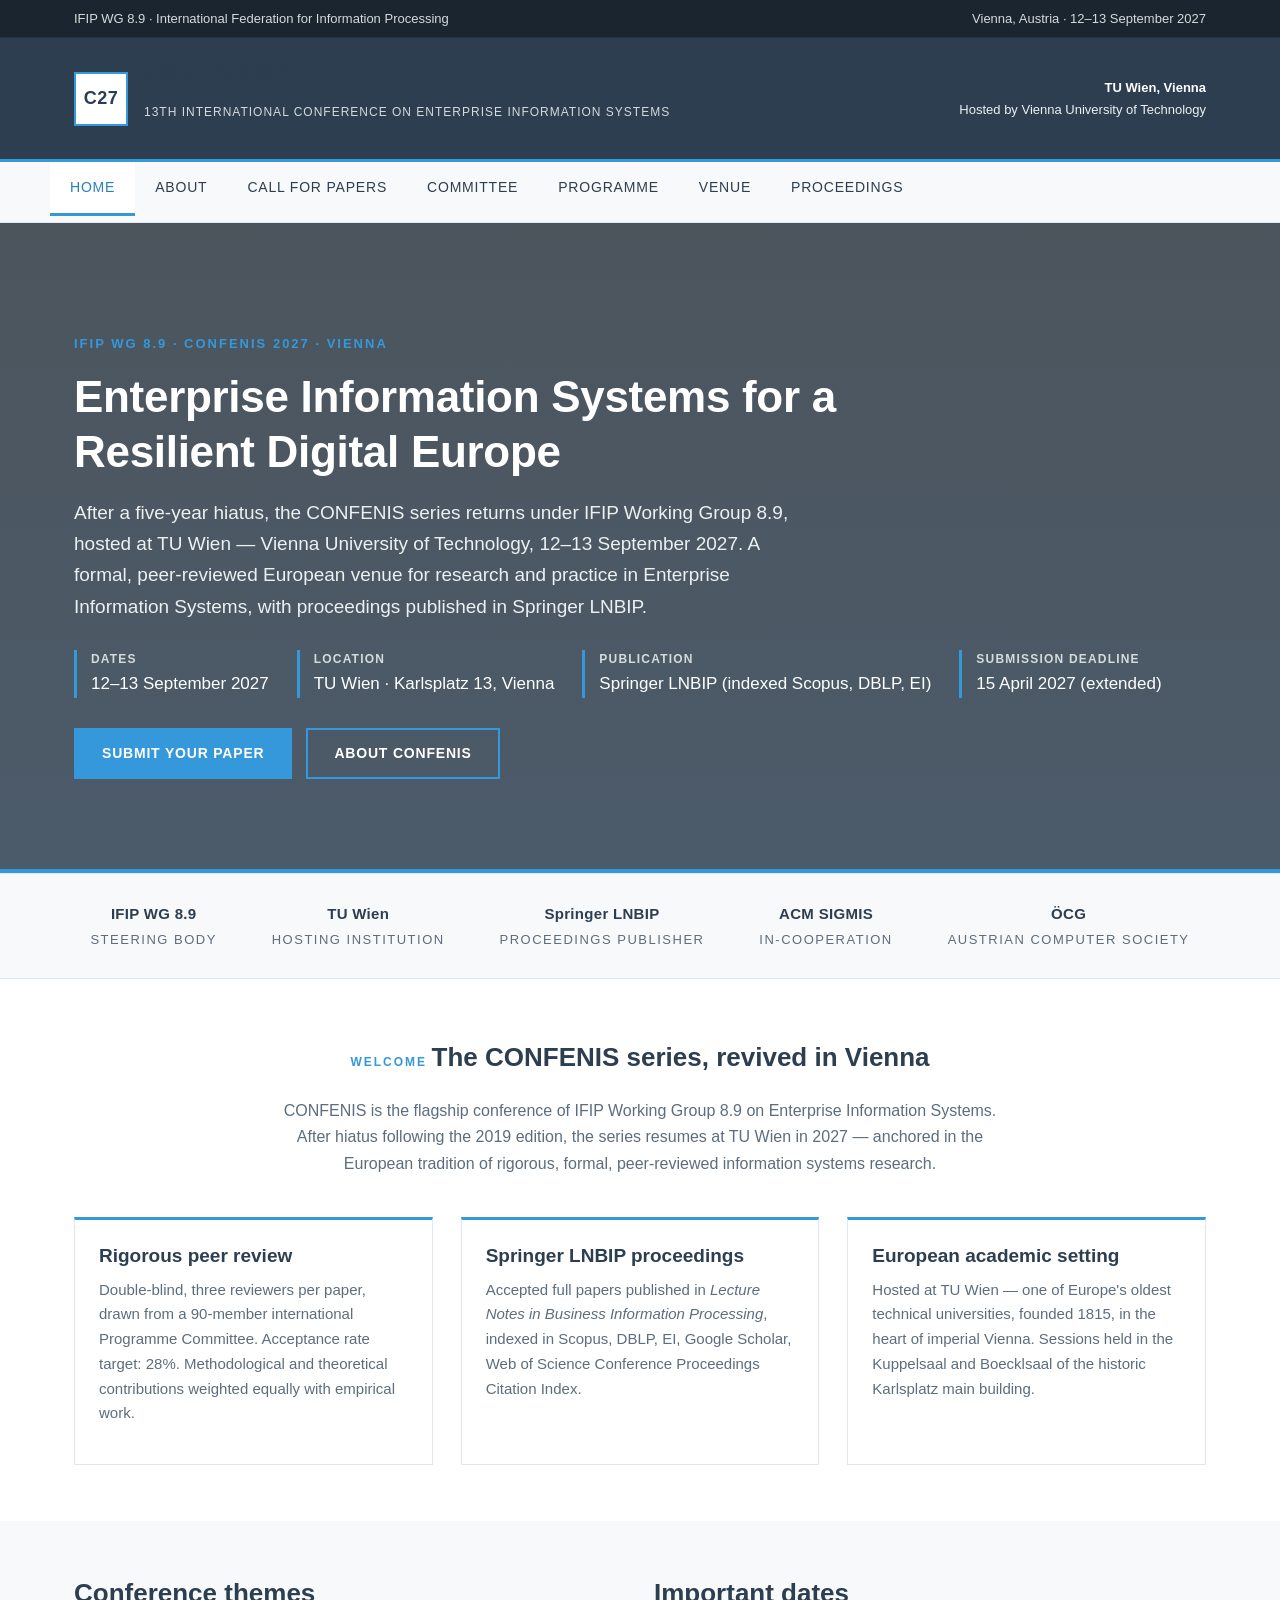
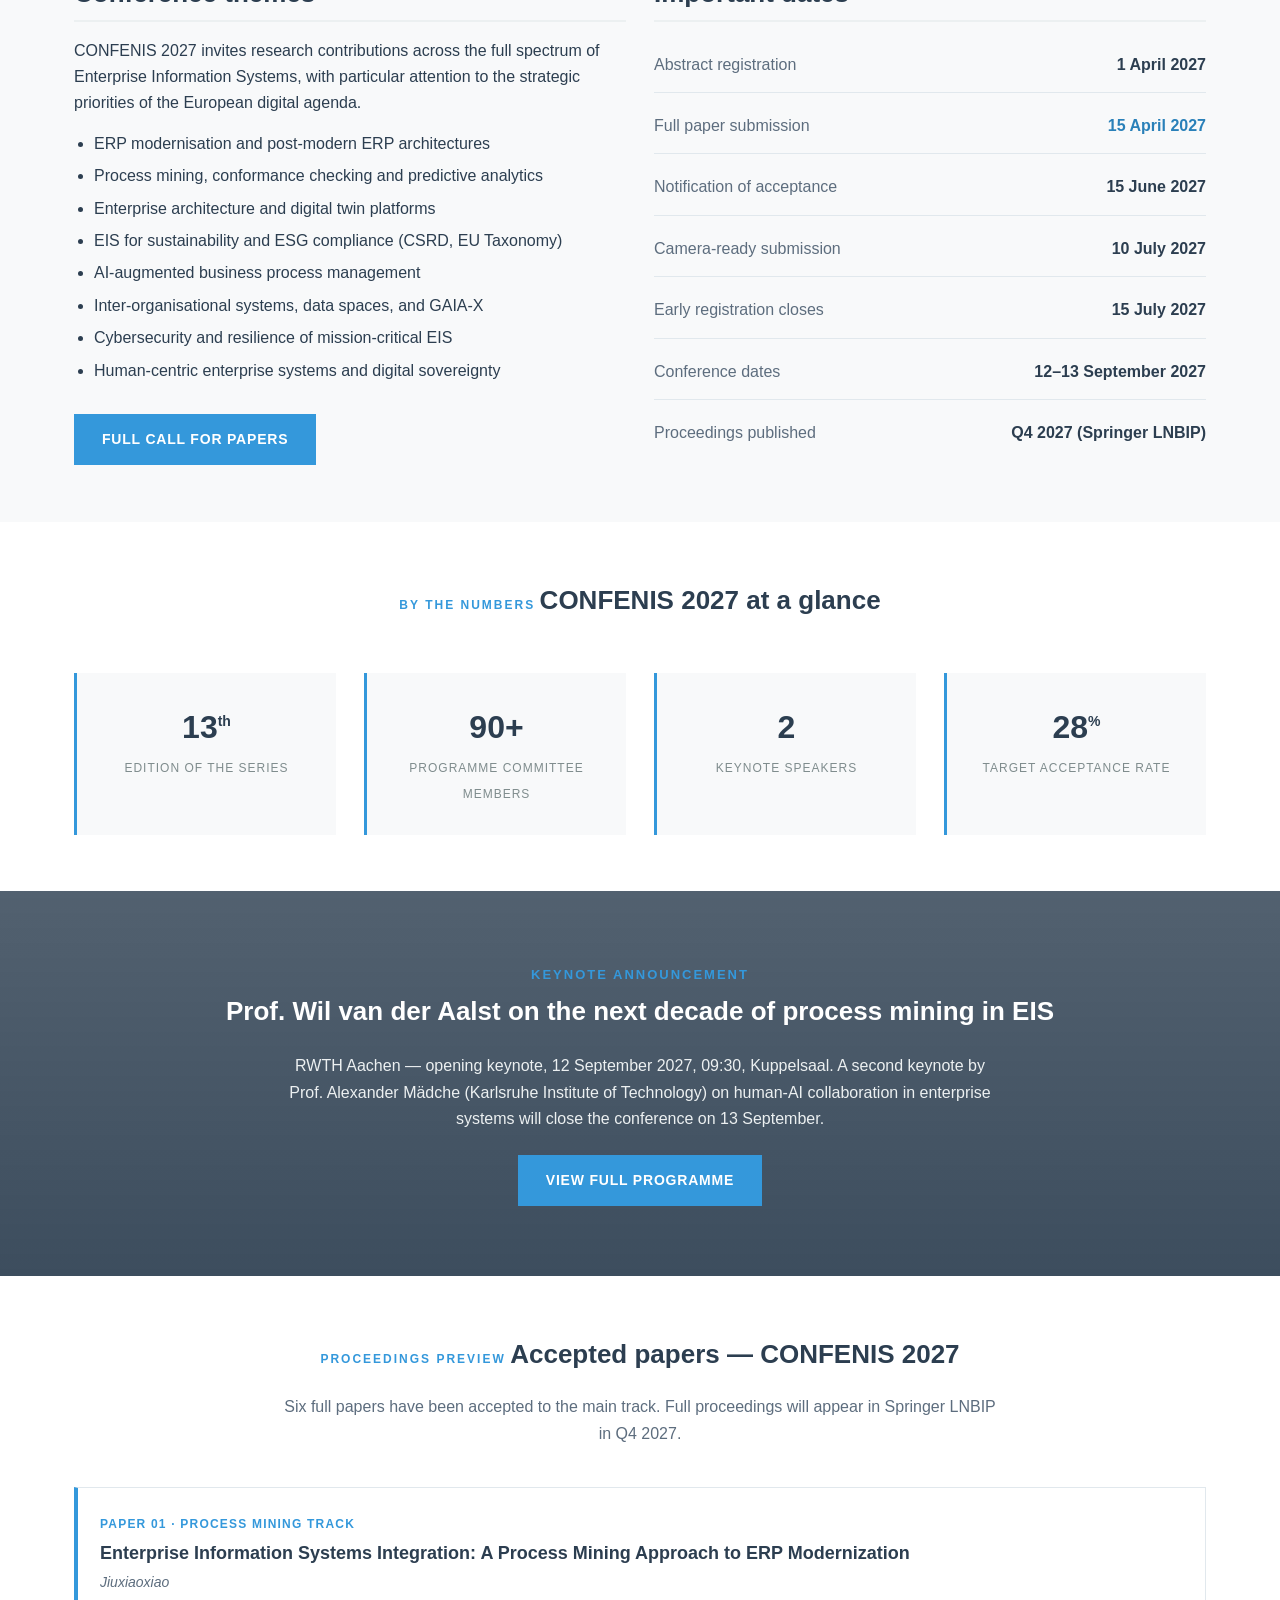
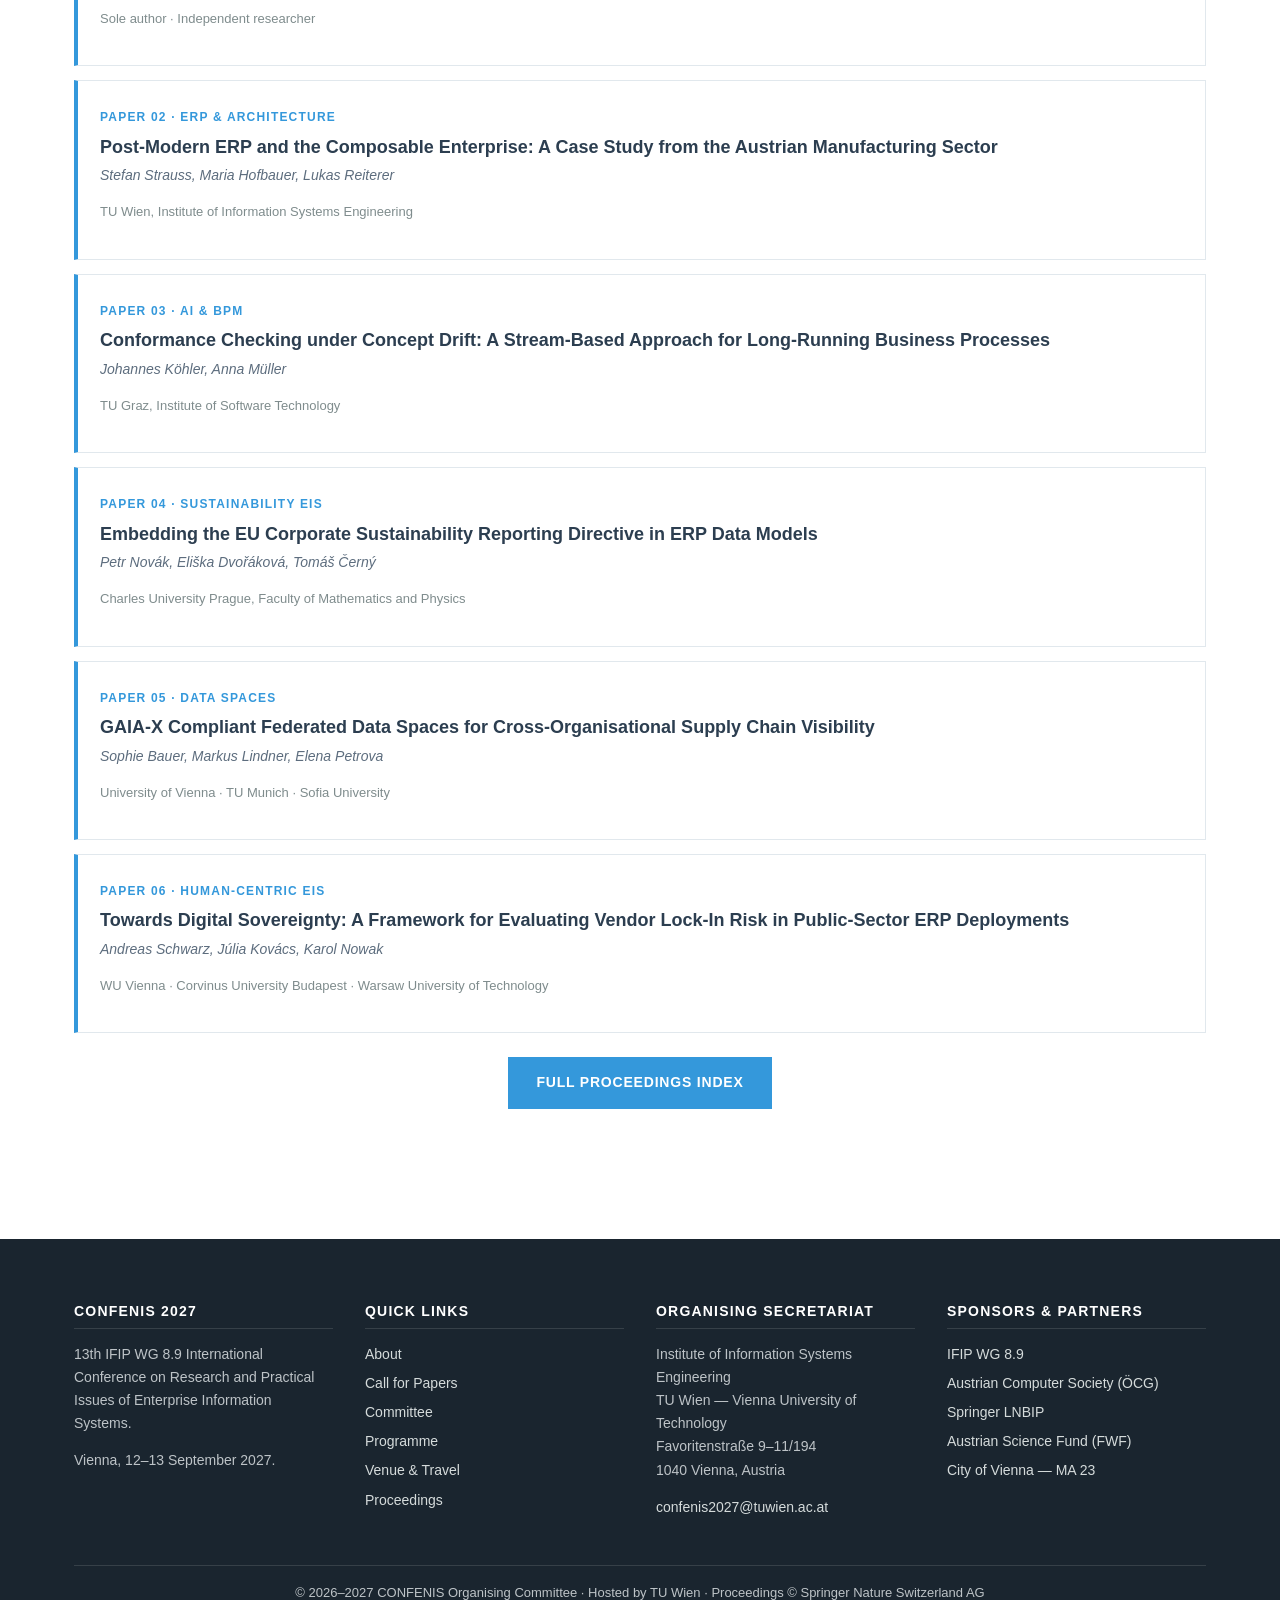
==== index.html @ e7b370b2 "Initial CONFENIS 2027 website" ====
<!DOCTYPE html>
<html lang="en">
<head>
<meta charset="UTF-8">
<meta name="viewport" content="width=device-width, initial-scale=1.0">
<title>CONFENIS 2027 — IFIP WG 8.9 Conference on Enterprise Information Systems</title>
<meta name="description" content="The 13th IFIP WG 8.9 International Conference on Research and Practical Issues of Enterprise Information Systems (CONFENIS 2027). 12–13 September 2027, Vienna University of Technology, Austria. Proceedings published in Springer LNBIP.">
<link rel="stylesheet" href="css/style.css">
</head>
<body>

<div class="topbar">
  <div class="wrap">
    <span>IFIP WG 8.9 · International Federation for Information Processing</span>
    <span>Vienna, Austria · 12–13 September 2027</span>
  </div>
</div>

<header class="site-header">
  <div class="wrap">
    <div class="brand">
      <div class="brand-mark">C27</div>
      <div class="brand-text">
        <h1>CONFENIS 2027</h1>
        <p>13th International Conference on Enterprise Information Systems</p>
      </div>
    </div>
    <div class="small" style="color:#ecf0f1;text-align:right;">
      <strong style="color:#fff;">TU Wien, Vienna</strong><br>
      Hosted by Vienna University of Technology
    </div>
  </div>
</header>

<nav class="main-nav">
  <div class="wrap" style="padding:0;">
    <ul>
      <li><a href="index.html" class="active">Home</a></li>
      <li><a href="about.html">About</a></li>
      <li><a href="cfp.html">Call for Papers</a></li>
      <li><a href="committee.html">Committee</a></li>
      <li><a href="schedule.html">Programme</a></li>
      <li><a href="venue.html">Venue</a></li>
      <li><a href="proceedings.html">Proceedings</a></li>
    </ul>
  </div>
</nav>

<section class="hero">
  <div class="wrap">
    <p class="kicker" style="color:#3498db;font-weight:600;letter-spacing:2px;font-size:13px;text-transform:uppercase;">IFIP WG 8.9 · CONFENIS 2027 · Vienna</p>
    <h1>Enterprise Information Systems for a Resilient Digital Europe</h1>
    <p class="lead">After a five-year hiatus, the CONFENIS series returns under IFIP Working Group 8.9, hosted at TU Wien — Vienna University of Technology, 12–13 September 2027. A formal, peer-reviewed European venue for research and practice in Enterprise Information Systems, with proceedings published in Springer LNBIP.</p>
    <div class="meta">
      <div><strong>Dates</strong><span>12–13 September 2027</span></div>
      <div><strong>Location</strong><span>TU Wien · Karlsplatz 13, Vienna</span></div>
      <div><strong>Publication</strong><span>Springer LNBIP (indexed Scopus, DBLP, EI)</span></div>
      <div><strong>Submission deadline</strong><span>15 April 2027 (extended)</span></div>
    </div>
    <div class="btn-row">
      <a href="cfp.html" class="btn">Submit Your Paper</a>
      <a href="about.html" class="btn ghost">About CONFENIS</a>
    </div>
  </div>
</section>

<div class="partner-strip">
  <div class="wrap">
    <div class="badge"><strong>IFIP WG 8.9</strong>Steering Body</div>
    <div class="badge"><strong>TU Wien</strong>Hosting Institution</div>
    <div class="badge"><strong>Springer LNBIP</strong>Proceedings Publisher</div>
    <div class="badge"><strong>ACM SIGMIS</strong>In-Cooperation</div>
    <div class="badge"><strong>ÖCG</strong>Austrian Computer Society</div>
  </div>
</div>

<section>
  <div class="wrap">
    <div class="section-head">
      <span class="kicker">Welcome</span>
      <h2>The CONFENIS series, revived in Vienna</h2>
      <p>CONFENIS is the flagship conference of IFIP Working Group 8.9 on Enterprise Information Systems. After hiatus following the 2019 edition, the series resumes at TU Wien in 2027 — anchored in the European tradition of rigorous, formal, peer-reviewed information systems research.</p>
    </div>

    <div class="grid grid-3">
      <div class="card">
        <h3>Rigorous peer review</h3>
        <p>Double-blind, three reviewers per paper, drawn from a 90-member international Programme Committee. Acceptance rate target: 28%. Methodological and theoretical contributions weighted equally with empirical work.</p>
      </div>
      <div class="card">
        <h3>Springer LNBIP proceedings</h3>
        <p>Accepted full papers published in <em>Lecture Notes in Business Information Processing</em>, indexed in Scopus, DBLP, EI, Google Scholar, Web of Science Conference Proceedings Citation Index.</p>
      </div>
      <div class="card">
        <h3>European academic setting</h3>
        <p>Hosted at TU Wien — one of Europe's oldest technical universities, founded 1815, in the heart of imperial Vienna. Sessions held in the Kuppelsaal and Boecklsaal of the historic Karlsplatz main building.</p>
      </div>
    </div>
  </div>
</section>

<section style="background:var(--gray-50);">
  <div class="wrap">
    <div class="grid grid-2">
      <div>
        <h2>Conference themes</h2>
        <p>CONFENIS 2027 invites research contributions across the full spectrum of Enterprise Information Systems, with particular attention to the strategic priorities of the European digital agenda.</p>
        <ul>
          <li>ERP modernisation and post-modern ERP architectures</li>
          <li>Process mining, conformance checking and predictive analytics</li>
          <li>Enterprise architecture and digital twin platforms</li>
          <li>EIS for sustainability and ESG compliance (CSRD, EU Taxonomy)</li>
          <li>AI-augmented business process management</li>
          <li>Inter-organisational systems, data spaces, and GAIA-X</li>
          <li>Cybersecurity and resilience of mission-critical EIS</li>
          <li>Human-centric enterprise systems and digital sovereignty</li>
        </ul>
        <a href="cfp.html" class="btn" style="margin-top:14px;">Full call for papers</a>
      </div>
      <div>
        <h2>Important dates</h2>
        <ul class="dates-list">
          <li><span class="lbl">Abstract registration</span><span class="val">1 April 2027</span></li>
          <li><span class="lbl">Full paper submission</span><span class="val now">15 April 2027</span></li>
          <li><span class="lbl">Notification of acceptance</span><span class="val">15 June 2027</span></li>
          <li><span class="lbl">Camera-ready submission</span><span class="val">10 July 2027</span></li>
          <li><span class="lbl">Early registration closes</span><span class="val">15 July 2027</span></li>
          <li><span class="lbl">Conference dates</span><span class="val">12–13 September 2027</span></li>
          <li><span class="lbl">Proceedings published</span><span class="val">Q4 2027 (Springer LNBIP)</span></li>
        </ul>
      </div>
    </div>
  </div>
</section>

<section>
  <div class="wrap">
    <div class="section-head">
      <span class="kicker">By the numbers</span>
      <h2>CONFENIS 2027 at a glance</h2>
    </div>
    <div class="grid grid-4">
      <div class="stat"><span class="num">13<sup style="font-size:14px;">th</sup></span><span class="lbl">Edition of the series</span></div>
      <div class="stat"><span class="num">90+</span><span class="lbl">Programme committee members</span></div>
      <div class="stat"><span class="num">2</span><span class="lbl">Keynote speakers</span></div>
      <div class="stat"><span class="num">28<sup style="font-size:14px;">%</sup></span><span class="lbl">Target acceptance rate</span></div>
    </div>
  </div>
</section>

<section class="banner">
  <div class="wrap">
    <span class="kicker" style="color:#3498db;letter-spacing:2px;font-size:13px;text-transform:uppercase;font-weight:600;">Keynote announcement</span>
    <h2 style="margin-top:8px;">Prof. Wil van der Aalst on the next decade of process mining in EIS</h2>
    <p>RWTH Aachen — opening keynote, 12 September 2027, 09:30, Kuppelsaal. A second keynote by Prof. Alexander Mädche (Karlsruhe Institute of Technology) on human-AI collaboration in enterprise systems will close the conference on 13 September.</p>
    <a href="schedule.html" class="btn">View full programme</a>
  </div>
</section>

<section>
  <div class="wrap">
    <div class="section-head">
      <span class="kicker">Proceedings preview</span>
      <h2>Accepted papers — CONFENIS 2027</h2>
      <p>Six full papers have been accepted to the main track. Full proceedings will appear in Springer LNBIP in Q4 2027.</p>
    </div>
    <ul class="paper-list">
      <li>
        <span class="pno">Paper 01 · Process Mining Track</span>
        <h3><a href="paper_01.html">Enterprise Information Systems Integration: A Process Mining Approach to ERP Modernization</a></h3>
        <p class="authors">Jiuxiaoxiao</p>
        <p class="affil">Sole author · Independent researcher</p>
      </li>
      <li>
        <span class="pno">Paper 02 · ERP &amp; Architecture</span>
        <h3><a href="paper_02.html">Post-Modern ERP and the Composable Enterprise: A Case Study from the Austrian Manufacturing Sector</a></h3>
        <p class="authors">Stefan Strauss, Maria Hofbauer, Lukas Reiterer</p>
        <p class="affil">TU Wien, Institute of Information Systems Engineering</p>
      </li>
      <li>
        <span class="pno">Paper 03 · AI &amp; BPM</span>
        <h3><a href="paper_03.html">Conformance Checking under Concept Drift: A Stream-Based Approach for Long-Running Business Processes</a></h3>
        <p class="authors">Johannes Köhler, Anna Müller</p>
        <p class="affil">TU Graz, Institute of Software Technology</p>
      </li>
      <li>
        <span class="pno">Paper 04 · Sustainability EIS</span>
        <h3><a href="paper_04.html">Embedding the EU Corporate Sustainability Reporting Directive in ERP Data Models</a></h3>
        <p class="authors">Petr Novák, Eliška Dvořáková, Tomáš Černý</p>
        <p class="affil">Charles University Prague, Faculty of Mathematics and Physics</p>
      </li>
      <li>
        <span class="pno">Paper 05 · Data Spaces</span>
        <h3><a href="paper_05.html">GAIA-X Compliant Federated Data Spaces for Cross-Organisational Supply Chain Visibility</a></h3>
        <p class="authors">Sophie Bauer, Markus Lindner, Elena Petrova</p>
        <p class="affil">University of Vienna · TU Munich · Sofia University</p>
      </li>
      <li>
        <span class="pno">Paper 06 · Human-Centric EIS</span>
        <h3><a href="paper_06.html">Towards Digital Sovereignty: A Framework for Evaluating Vendor Lock-In Risk in Public-Sector ERP Deployments</a></h3>
        <p class="authors">Andreas Schwarz, Júlia Kovács, Karol Nowak</p>
        <p class="affil">WU Vienna · Corvinus University Budapest · Warsaw University of Technology</p>
      </li>
    </ul>
    <p class="center" style="margin-top:24px;"><a href="proceedings.html" class="btn">Full proceedings index</a></p>
  </div>
</section>

<footer class="site-footer">
  <div class="wrap">
    <div class="grid grid-4">
      <div>
        <h4>CONFENIS 2027</h4>
        <p>13th IFIP WG 8.9 International Conference on Research and Practical Issues of Enterprise Information Systems.</p>
        <p>Vienna, 12–13 September 2027.</p>
      </div>
      <div>
        <h4>Quick links</h4>
        <ul>
          <li><a href="about.html">About</a></li>
          <li><a href="cfp.html">Call for Papers</a></li>
          <li><a href="committee.html">Committee</a></li>
          <li><a href="schedule.html">Programme</a></li>
          <li><a href="venue.html">Venue &amp; Travel</a></li>
          <li><a href="proceedings.html">Proceedings</a></li>
        </ul>
      </div>
      <div>
        <h4>Organising secretariat</h4>
        <p>Institute of Information Systems Engineering<br>
        TU Wien — Vienna University of Technology<br>
        Favoritenstraße 9–11/194<br>
        1040 Vienna, Austria</p>
        <p><a href="mailto:confenis2027@tuwien.ac.at">confenis2027@tuwien.ac.at</a></p>
      </div>
      <div>
        <h4>Sponsors &amp; partners</h4>
        <ul>
          <li>IFIP WG 8.9</li>
          <li>Austrian Computer Society (ÖCG)</li>
          <li>Springer LNBIP</li>
          <li>Austrian Science Fund (FWF)</li>
          <li>City of Vienna — MA 23</li>
        </ul>
      </div>
    </div>
    <div class="copyright">
      © 2026–2027 CONFENIS Organising Committee · Hosted by TU Wien · Proceedings © Springer Nature Switzerland AG
    </div>
  </div>
</footer>

</body>
</html>
---- css/style.css ----
/* CONFENIS 2027 - Clean European Academic Style */
/* IFIP WG 8.9 International Conference on Enterprise Information Systems */

:root {
  --primary: #2c3e50;
  --primary-dark: #1a252f;
  --accent: #3498db;
  --accent-dark: #2980b9;
  --gray-50: #f8f9fa;
  --gray-100: #ecf0f1;
  --gray-200: #d5dbdb;
  --gray-300: #bdc3c7;
  --gray-500: #7f8c8d;
  --gray-700: #34495e;
  --text: #2c3e50;
  --text-muted: #5d6d7e;
  --white: #ffffff;
  --border: #e1e8ed;
  --success: #27ae60;
  --warning: #f39c12;
  --max-width: 1180px;
}

* { box-sizing: border-box; margin: 0; padding: 0; }

html { scroll-behavior: smooth; }

body {
  font-family: "Helvetica Neue", Helvetica, Arial, "Segoe UI", sans-serif;
  font-size: 16px;
  line-height: 1.65;
  color: var(--text);
  background: var(--white);
  -webkit-font-smoothing: antialiased;
}

a { color: var(--accent); text-decoration: none; transition: color .15s ease; }
a:hover { color: var(--accent-dark); text-decoration: underline; }

img { max-width: 100%; height: auto; display: block; }

/* ---------- Top utility bar ---------- */
.topbar {
  background: var(--primary-dark);
  color: var(--gray-200);
  font-size: 13px;
  padding: 8px 0;
  border-bottom: 1px solid rgba(255,255,255,0.06);
}
.topbar .wrap { display: flex; justify-content: space-between; align-items: center; }
.topbar a { color: var(--gray-200); }
.topbar a:hover { color: var(--white); }

/* ---------- Header / Nav ---------- */
.site-header {
  background: var(--primary);
  color: var(--white);
  border-bottom: 3px solid var(--accent);
}
.site-header .wrap {
  display: flex; align-items: center; justify-content: space-between;
  padding: 22px 24px;
}
.brand { display: flex; align-items: center; gap: 16px; }
.brand-mark {
  width: 54px; height: 54px;
  background: var(--white);
  color: var(--primary);
  display: flex; align-items: center; justify-content: center;
  font-weight: 700; font-size: 18px; letter-spacing: .5px;
  border: 2px solid var(--accent);
}
.brand-text h1 { font-size: 20px; font-weight: 600; letter-spacing: .3px; }
.brand-text p { font-size: 12px; color: var(--gray-200); margin-top: 2px; letter-spacing: 1px; text-transform: uppercase; }

.main-nav { background: var(--gray-50); border-bottom: 1px solid var(--border); }
.main-nav ul {
  list-style: none; display: flex; flex-wrap: wrap;
  max-width: var(--max-width); margin: 0 auto;
}
.main-nav li { }
.main-nav a {
  display: block; padding: 14px 20px;
  color: var(--primary); font-weight: 500; font-size: 14px;
  text-transform: uppercase; letter-spacing: .8px;
  border-bottom: 3px solid transparent;
}
.main-nav a:hover, .main-nav a.active {
  color: var(--accent-dark);
  border-bottom-color: var(--accent);
  text-decoration: none;
  background: var(--white);
}

/* ---------- Layout ---------- */
.wrap { max-width: var(--max-width); margin: 0 auto; padding: 0 24px; }
section { padding: 56px 0; }
section.tight { padding: 32px 0; }

h1, h2, h3, h4 { color: var(--primary); font-weight: 600; line-height: 1.25; }
h1 { font-size: 36px; margin-bottom: 18px; letter-spacing: -.3px; }
h2 { font-size: 26px; margin-bottom: 16px; padding-bottom: 10px; border-bottom: 2px solid var(--gray-100); }
h3 { font-size: 19px; margin: 18px 0 10px; }
h4 { font-size: 16px; margin: 14px 0 8px; }
p { margin-bottom: 14px; }
ul, ol { margin: 0 0 16px 20px; }
li { margin-bottom: 6px; }

/* ---------- Hero ---------- */
.hero {
  position: relative;
  background: linear-gradient(rgba(26,37,47,0.78), rgba(44,62,80,0.85)),
              url('https://images.unsplash.com/photo-1516550893923-42d28e5677af?auto=format&fit=crop&w=1900&q=80') center/cover no-repeat;
  color: var(--white);
  padding: 110px 0 90px;
  text-align: left;
  border-bottom: 4px solid var(--accent);
}
.hero h1 { color: var(--white); font-size: 44px; max-width: 820px; }
.hero .lead { color: var(--gray-100); font-size: 19px; max-width: 720px; margin-top: 8px; }
.hero .meta {
  display: flex; flex-wrap: wrap; gap: 28px; margin-top: 28px;
  color: var(--white);
}
.hero .meta div { border-left: 3px solid var(--accent); padding-left: 14px; }
.hero .meta strong { display: block; font-size: 12px; letter-spacing: 1.2px; text-transform: uppercase; color: var(--gray-200); }
.hero .meta span { font-size: 17px; font-weight: 500; }

.btn {
  display: inline-block;
  background: var(--accent);
  color: var(--white) !important;
  padding: 12px 26px;
  font-size: 14px; font-weight: 600;
  letter-spacing: .8px; text-transform: uppercase;
  border: 2px solid var(--accent);
  transition: all .15s ease;
}
.btn:hover { background: var(--accent-dark); border-color: var(--accent-dark); text-decoration: none; }
.btn.ghost { background: transparent; color: var(--white) !important; }
.btn.ghost:hover { background: var(--white); color: var(--accent-dark) !important; border-color: var(--white); }
.btn-row { display: flex; gap: 14px; margin-top: 30px; flex-wrap: wrap; }

/* ---------- Cards & grids ---------- */
.grid { display: grid; gap: 28px; }
.grid-3 { grid-template-columns: repeat(3, 1fr); }
.grid-2 { grid-template-columns: repeat(2, 1fr); }
.grid-4 { grid-template-columns: repeat(4, 1fr); }

.card {
  background: var(--white);
  border: 1px solid var(--border);
  border-top: 3px solid var(--accent);
  padding: 24px;
  transition: box-shadow .2s ease, transform .2s ease;
}
.card:hover { box-shadow: 0 8px 22px rgba(44,62,80,0.10); transform: translateY(-2px); }
.card h3 { color: var(--primary); margin-top: 0; }
.card p { color: var(--text-muted); font-size: 15px; }

.stat {
  text-align: center;
  background: var(--gray-50);
  padding: 28px 16px;
  border-left: 3px solid var(--accent);
}
.stat .num { font-size: 32px; font-weight: 700; color: var(--primary); display: block; }
.stat .lbl { font-size: 12px; letter-spacing: 1px; text-transform: uppercase; color: var(--gray-500); }

/* ---------- Section header ---------- */
.section-head { text-align: center; margin-bottom: 40px; }
.section-head .kicker { color: var(--accent); font-size: 12px; font-weight: 600; letter-spacing: 2px; text-transform: uppercase; }
.section-head h2 { display: inline-block; border-bottom: none; padding-bottom: 0; margin-top: 6px; }
.section-head p { color: var(--text-muted); max-width: 720px; margin: 8px auto 0; }

/* ---------- Tables ---------- */
table {
  width: 100%; border-collapse: collapse;
  margin: 16px 0; font-size: 15px;
}
th, td { padding: 12px 14px; text-align: left; border-bottom: 1px solid var(--border); vertical-align: top; }
th { background: var(--gray-50); color: var(--primary); font-weight: 600; font-size: 13px; letter-spacing: .6px; text-transform: uppercase; }
tr:hover td { background: var(--gray-50); }

/* ---------- Important date list ---------- */
.dates-list { list-style: none; margin: 0; }
.dates-list li {
  display: flex; justify-content: space-between; padding: 14px 0;
  border-bottom: 1px solid var(--border);
}
.dates-list li:last-child { border-bottom: none; }
.dates-list .lbl { color: var(--text-muted); }
.dates-list .val { color: var(--primary); font-weight: 600; }
.dates-list .val.now { color: var(--accent-dark); }

/* ---------- Schedule ---------- */
.schedule-day { background: var(--gray-50); padding: 18px 22px; border-left: 4px solid var(--accent); margin: 26px 0 12px; }
.schedule-day h3 { margin: 0; color: var(--primary); }
.schedule-day p { margin: 4px 0 0; color: var(--text-muted); font-size: 14px; }

.slot {
  display: grid; grid-template-columns: 140px 1fr; gap: 18px;
  padding: 14px 0; border-bottom: 1px solid var(--border);
}
.slot:last-child { border-bottom: none; }
.slot time { color: var(--accent-dark); font-weight: 600; font-size: 14px; }
.slot .title { font-weight: 600; color: var(--primary); }
.slot .who { color: var(--text-muted); font-size: 14px; margin-top: 2px; }
.slot.keynote { background: rgba(52,152,219,0.06); padding-left: 14px; padding-right: 14px; }

/* ---------- Paper / Proceedings ---------- */
.paper-list { list-style: none; margin: 0; }
.paper-list li {
  padding: 22px;
  border: 1px solid var(--border);
  border-left: 4px solid var(--accent);
  margin-bottom: 14px;
  background: var(--white);
  transition: background .15s ease;
}
.paper-list li:hover { background: var(--gray-50); }
.paper-list .pno { color: var(--accent); font-weight: 700; font-size: 12px; letter-spacing: 1.2px; text-transform: uppercase; }
.paper-list h3 { margin: 6px 0; font-size: 18px; }
.paper-list h3 a { color: var(--primary); }
.paper-list h3 a:hover { color: var(--accent-dark); text-decoration: none; }
.paper-list .authors { color: var(--text-muted); font-size: 14px; font-style: italic; }
.paper-list .affil { color: var(--gray-500); font-size: 13px; }

/* Paper detail */
.paper-header {
  background: var(--primary);
  color: var(--white);
  padding: 50px 0 38px;
  border-bottom: 4px solid var(--accent);
}
.paper-header .kicker { color: var(--accent); font-size: 12px; letter-spacing: 2px; text-transform: uppercase; }
.paper-header h1 { color: var(--white); font-size: 30px; margin: 10px 0 14px; max-width: 920px; }
.paper-header .authors { color: var(--gray-100); font-size: 16px; }
.paper-header .affil { color: var(--gray-200); font-size: 14px; margin-top: 4px; }

.paper-body { max-width: 820px; margin: 0 auto; padding: 50px 24px; }
.paper-body h2 { font-size: 22px; margin-top: 30px; }
.paper-body .abstract {
  background: var(--gray-50);
  border-left: 4px solid var(--accent);
  padding: 20px 24px;
  margin: 24px 0;
}
.paper-body .abstract strong { color: var(--primary); display: block; margin-bottom: 6px; letter-spacing: 1px; font-size: 12px; text-transform: uppercase; }
.paper-body .keywords {
  font-size: 14px; color: var(--text-muted);
  border-top: 1px solid var(--border);
  padding-top: 14px; margin-top: 24px;
}
.paper-body .keywords strong { color: var(--primary); }
.paper-meta {
  display: grid; grid-template-columns: repeat(2,1fr); gap: 14px;
  background: var(--gray-50); padding: 18px 22px;
  font-size: 14px; margin: 24px 0;
}
.paper-meta div strong { display: block; color: var(--primary); font-size: 12px; text-transform: uppercase; letter-spacing: 1px; }

/* References */
.references { list-style: none; counter-reset: ref; margin: 0; font-size: 14px; }
.references li { counter-increment: ref; padding: 10px 0 10px 32px; position: relative; border-bottom: 1px dotted var(--border); }
.references li::before {
  content: counter(ref) ".";
  position: absolute; left: 0; top: 10px;
  color: var(--accent); font-weight: 600;
}

/* ---------- Committee ---------- */
.person-list { display: grid; grid-template-columns: repeat(2,1fr); gap: 12px 28px; }
.person-list .person {
  padding: 10px 0;
  border-bottom: 1px solid var(--border);
}
.person-list .name { font-weight: 600; color: var(--primary); }
.person-list .affil { color: var(--text-muted); font-size: 14px; }

.chair-card {
  display: grid; grid-template-columns: 110px 1fr; gap: 22px;
  background: var(--gray-50); padding: 22px;
  border-left: 4px solid var(--accent);
  margin-bottom: 18px;
}
.chair-card .avatar {
  width: 110px; height: 110px;
  background: var(--primary);
  color: var(--white);
  display: flex; align-items: center; justify-content: center;
  font-size: 36px; font-weight: 700;
}
.chair-card .role { color: var(--accent); font-size: 12px; letter-spacing: 1.4px; text-transform: uppercase; font-weight: 600; }
.chair-card .name { font-size: 19px; color: var(--primary); font-weight: 600; margin: 4px 0; }
.chair-card .affil { color: var(--text-muted); font-size: 14px; }

/* ---------- Venue ---------- */
.figure { margin: 22px 0; }
.figure img { border: 1px solid var(--border); }
.figure figcaption { font-size: 13px; color: var(--text-muted); margin-top: 8px; font-style: italic; text-align: center; }

.venue-info {
  background: var(--gray-50);
  padding: 24px;
  border-left: 4px solid var(--accent);
  margin: 22px 0;
}
.venue-info p { margin: 6px 0; }
.venue-info .label { color: var(--accent-dark); font-weight: 600; }

/* Banner block */
.banner {
  background: linear-gradient(rgba(44,62,80,0.82), rgba(44,62,80,0.92)),
              url('https://images.unsplash.com/photo-1538970272646-f61fabb3a8a2?auto=format&fit=crop&w=1700&q=80') center/cover no-repeat;
  color: var(--white);
  padding: 70px 0;
  text-align: center;
}
.banner h2 { color: var(--white); border: none; }
.banner p { color: var(--gray-100); max-width: 720px; margin: 10px auto 22px; }

/* Springer / IFIP badge strip */
.partner-strip {
  background: var(--gray-50);
  padding: 28px 0;
  border-top: 1px solid var(--border);
  border-bottom: 1px solid var(--border);
}
.partner-strip .wrap {
  display: flex; align-items: center; justify-content: space-around;
  flex-wrap: wrap; gap: 22px;
}
.partner-strip .badge {
  text-align: center; color: var(--text-muted); font-size: 13px;
  text-transform: uppercase; letter-spacing: 1.5px;
}
.partner-strip .badge strong { display: block; color: var(--primary); font-size: 15px; letter-spacing: .3px; text-transform: none; margin-bottom: 2px; }

/* ---------- Footer ---------- */
.site-footer {
  background: var(--primary-dark);
  color: var(--gray-200);
  padding: 50px 0 18px;
  margin-top: 60px;
}
.site-footer .grid-4 { gap: 32px; }
.site-footer h4 { color: var(--white); font-size: 14px; text-transform: uppercase; letter-spacing: 1.2px; margin-bottom: 14px; padding-bottom: 8px; border-bottom: 1px solid rgba(255,255,255,0.12); }
.site-footer a { color: var(--gray-200); }
.site-footer a:hover { color: var(--white); }
.site-footer ul { list-style: none; margin: 0; }
.site-footer li { margin-bottom: 6px; font-size: 14px; }
.site-footer p { font-size: 14px; color: var(--gray-300); }
.copyright { border-top: 1px solid rgba(255,255,255,0.12); padding-top: 16px; margin-top: 32px; text-align: center; font-size: 13px; color: var(--gray-300); }

/* ---------- Utilities ---------- */
.muted { color: var(--text-muted); }
.small { font-size: 13px; }
.center { text-align: center; }
.spacer { height: 28px; }

/* ---------- Responsive ---------- */
@media (max-width: 900px) {
  .grid-3, .grid-4 { grid-template-columns: repeat(2,1fr); }
  .person-list { grid-template-columns: 1fr; }
  .hero { padding: 70px 0 60px; }
  .hero h1 { font-size: 32px; }
  .main-nav ul { flex-direction: column; }
  .main-nav li { width: 100%; }
}
@media (max-width: 600px) {
  .grid-3, .grid-4, .grid-2 { grid-template-columns: 1fr; }
  .paper-meta { grid-template-columns: 1fr; }
  .chair-card { grid-template-columns: 1fr; }
  .slot { grid-template-columns: 1fr; }
  h1 { font-size: 28px; }
  .hero h1 { font-size: 26px; }
}
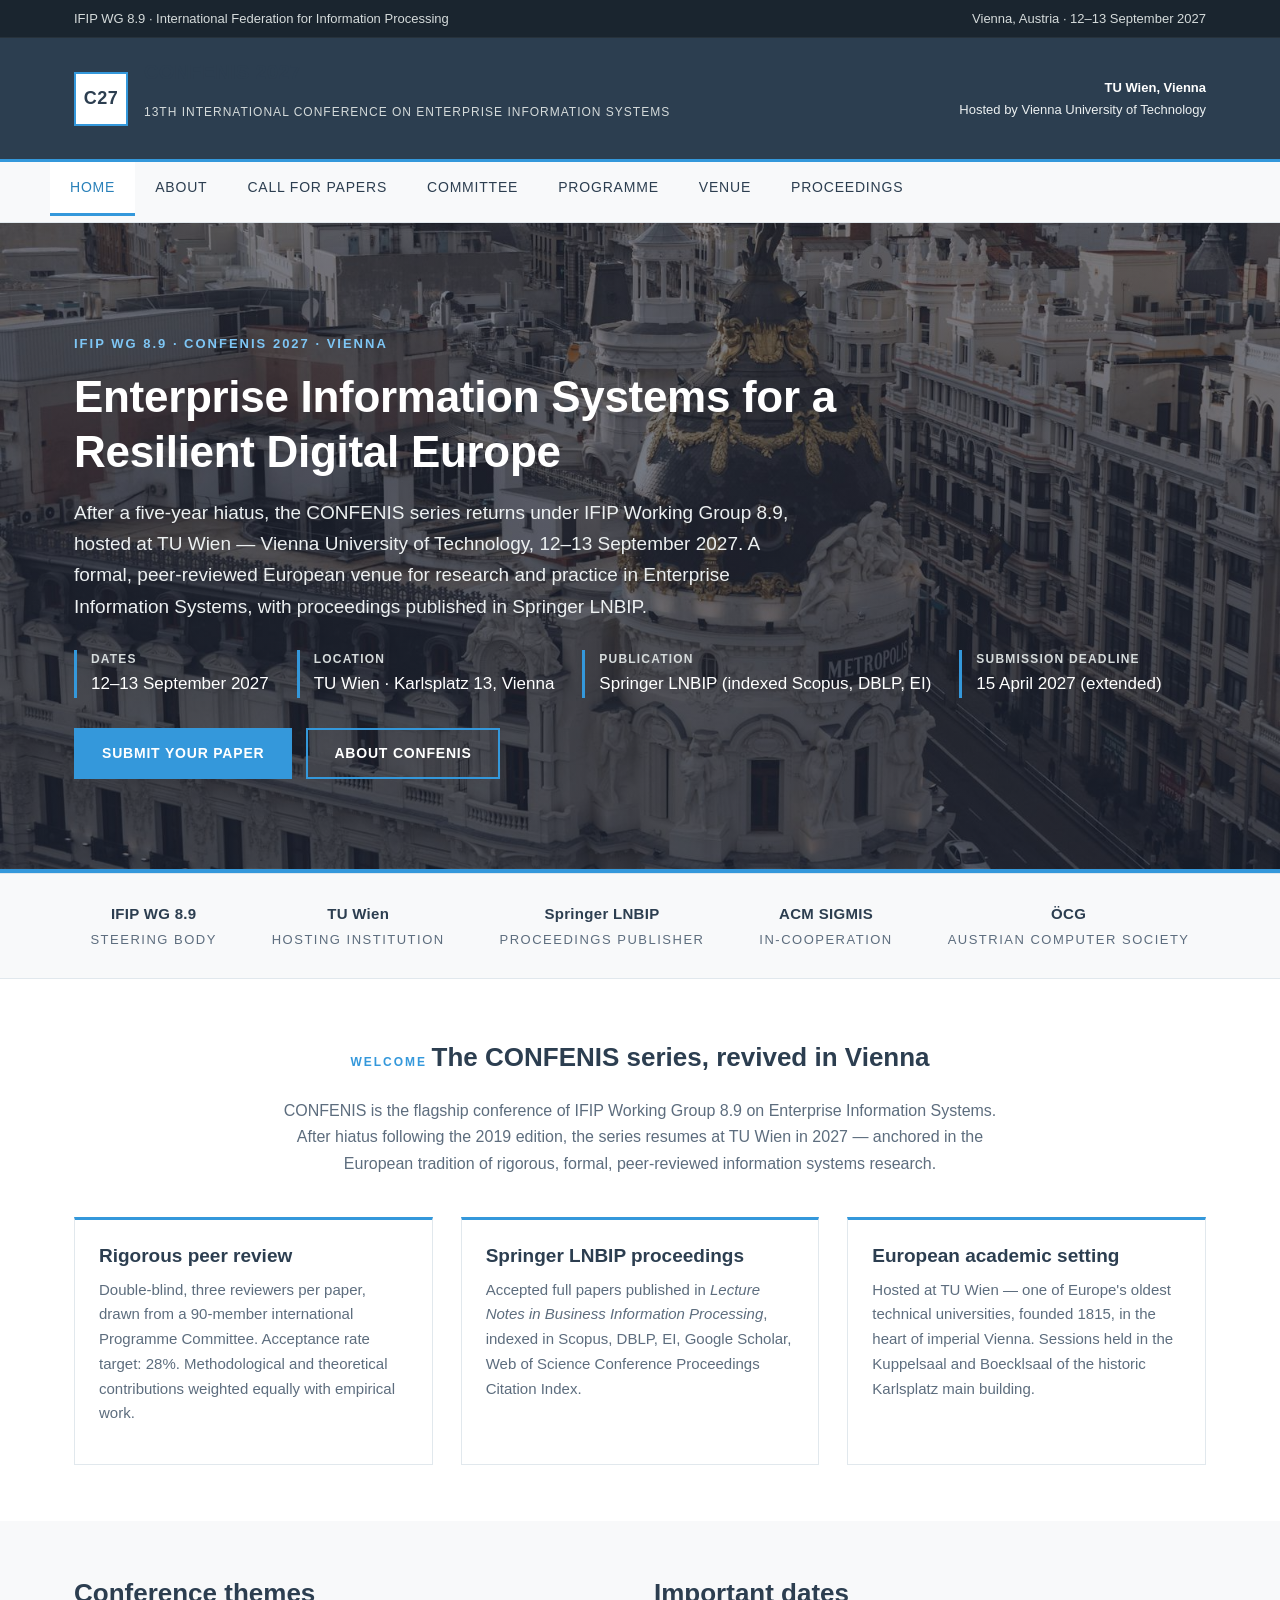
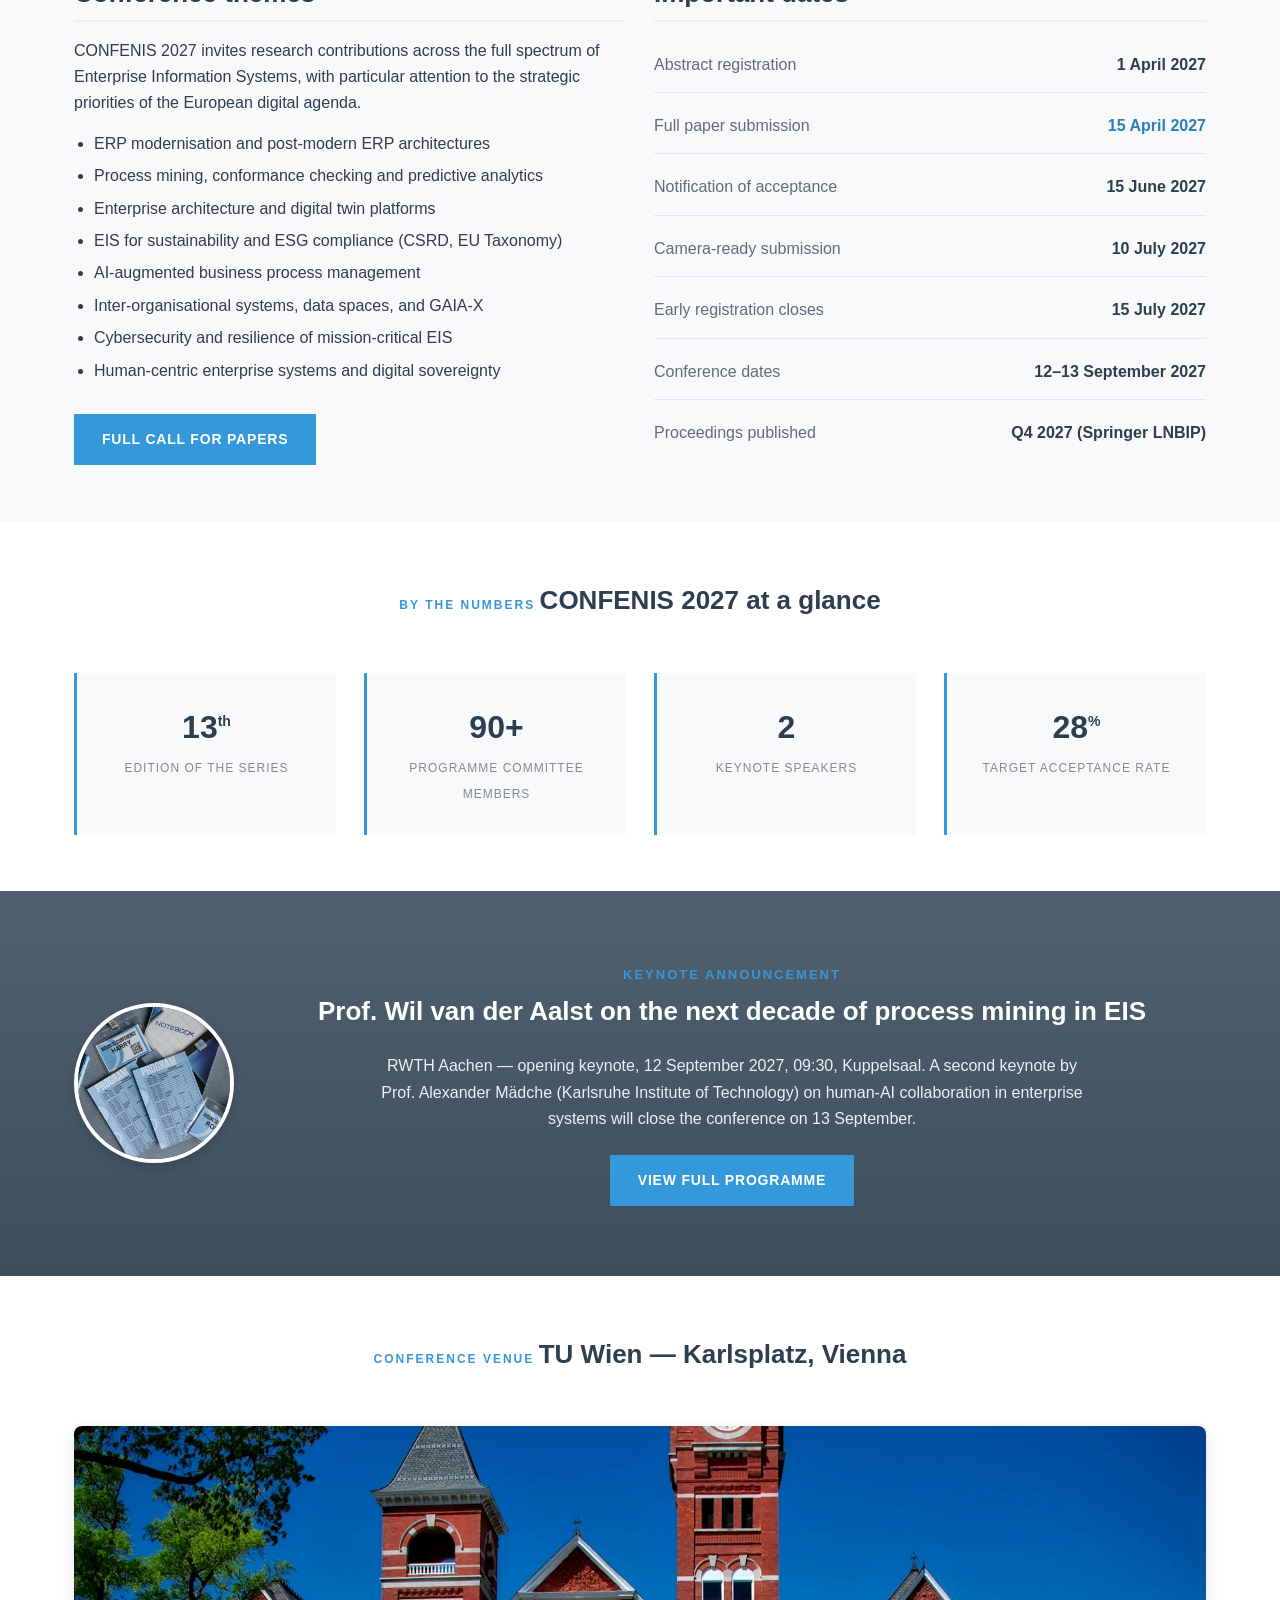
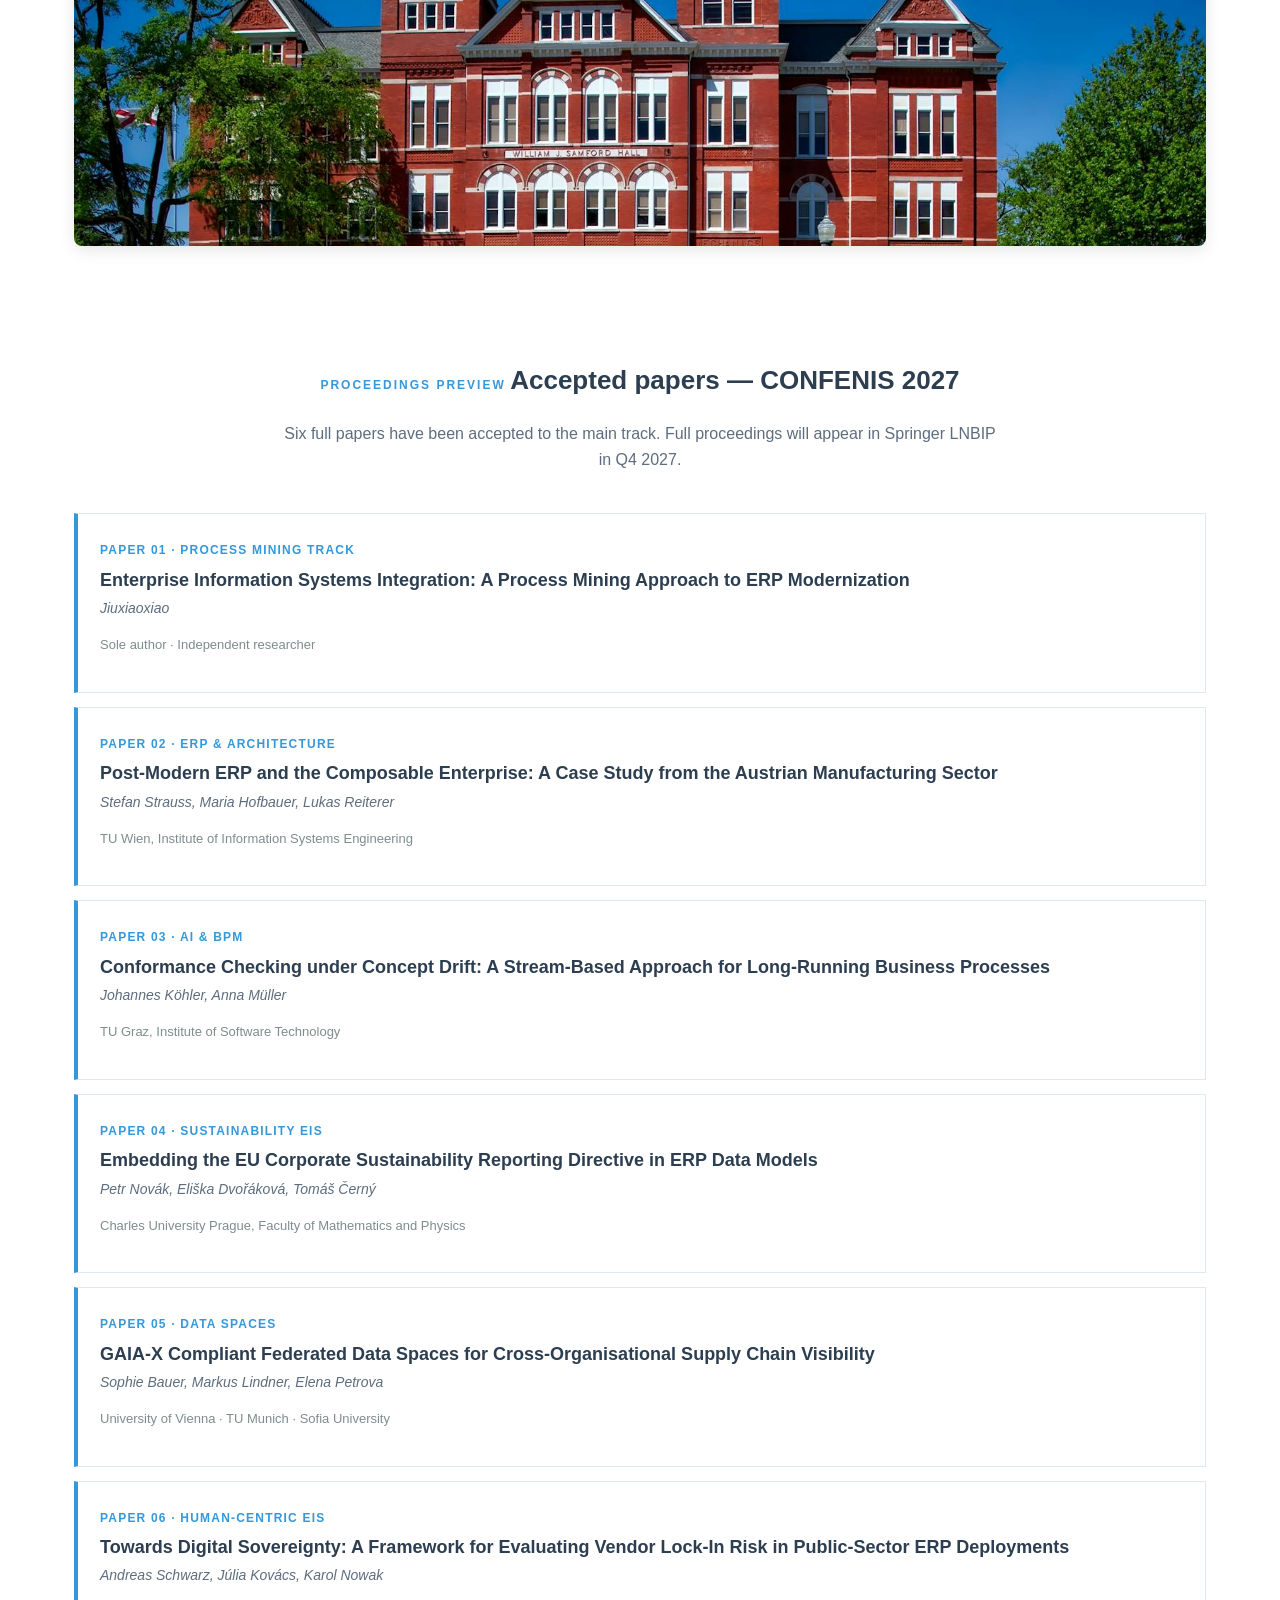
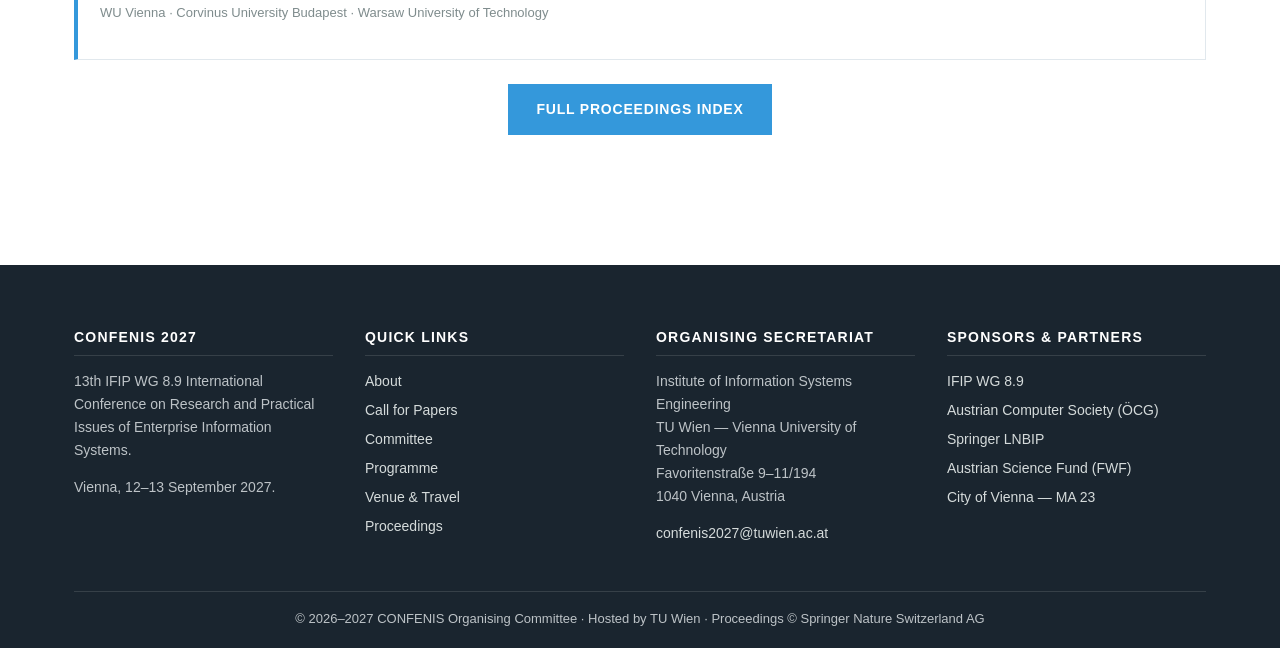
==== commit 69292714: "Add photos and venue section" ====
--- a/index.html
+++ b/index.html
@@ -46,9 +46,9 @@
   </div>
 </nav>
 
-<section class="hero">
-  <div class="wrap">
-    <p class="kicker" style="color:#3498db;font-weight:600;letter-spacing:2px;font-size:13px;text-transform:uppercase;">IFIP WG 8.9 · CONFENIS 2027 · Vienna</p>
+<section class="hero" style="background-image:linear-gradient(rgba(20,30,50,0.55),rgba(20,30,50,0.65)),url('images/vienna_skyline.jpg');background-size:cover;background-position:center;color:#fff;">
+  <div class="wrap">
+    <p class="kicker" style="color:#7ec6f5;font-weight:600;letter-spacing:2px;font-size:13px;text-transform:uppercase;">IFIP WG 8.9 · CONFENIS 2027 · Vienna</p>
     <h1>Enterprise Information Systems for a Resilient Digital Europe</h1>
     <p class="lead">After a five-year hiatus, the CONFENIS series returns under IFIP Working Group 8.9, hosted at TU Wien — Vienna University of Technology, 12–13 September 2027. A formal, peer-reviewed European venue for research and practice in Enterprise Information Systems, with proceedings published in Springer LNBIP.</p>
     <div class="meta">
@@ -150,10 +150,25 @@
 
 <section class="banner">
   <div class="wrap">
-    <span class="kicker" style="color:#3498db;letter-spacing:2px;font-size:13px;text-transform:uppercase;font-weight:600;">Keynote announcement</span>
-    <h2 style="margin-top:8px;">Prof. Wil van der Aalst on the next decade of process mining in EIS</h2>
-    <p>RWTH Aachen — opening keynote, 12 September 2027, 09:30, Kuppelsaal. A second keynote by Prof. Alexander Mädche (Karlsruhe Institute of Technology) on human-AI collaboration in enterprise systems will close the conference on 13 September.</p>
-    <a href="schedule.html" class="btn">View full programme</a>
+    <div style="display:grid;grid-template-columns:160px 1fr;gap:24px;align-items:center;">
+      <img src="images/keynote_speaker.jpg" alt="Prof. Wil van der Aalst" style="width:160px;height:160px;object-fit:cover;border-radius:50%;border:4px solid #fff;box-shadow:0 4px 12px rgba(0,0,0,0.15);">
+      <div>
+        <span class="kicker" style="color:#3498db;letter-spacing:2px;font-size:13px;text-transform:uppercase;font-weight:600;">Keynote announcement</span>
+        <h2 style="margin-top:8px;">Prof. Wil van der Aalst on the next decade of process mining in EIS</h2>
+        <p>RWTH Aachen — opening keynote, 12 September 2027, 09:30, Kuppelsaal. A second keynote by Prof. Alexander Mädche (Karlsruhe Institute of Technology) on human-AI collaboration in enterprise systems will close the conference on 13 September.</p>
+        <a href="schedule.html" class="btn">View full programme</a>
+      </div>
+    </div>
+  </div>
+</section>
+
+<section>
+  <div class="wrap">
+    <div class="section-head">
+      <span class="kicker">Conference venue</span>
+      <h2>TU Wien — Karlsplatz, Vienna</h2>
+    </div>
+    <img src="images/tu_wien_campus.jpg" alt="TU Wien campus" style="width:100%;height:420px;object-fit:cover;border-radius:8px;box-shadow:0 4px 16px rgba(0,0,0,0.1);">
   </div>
 </section>
 
